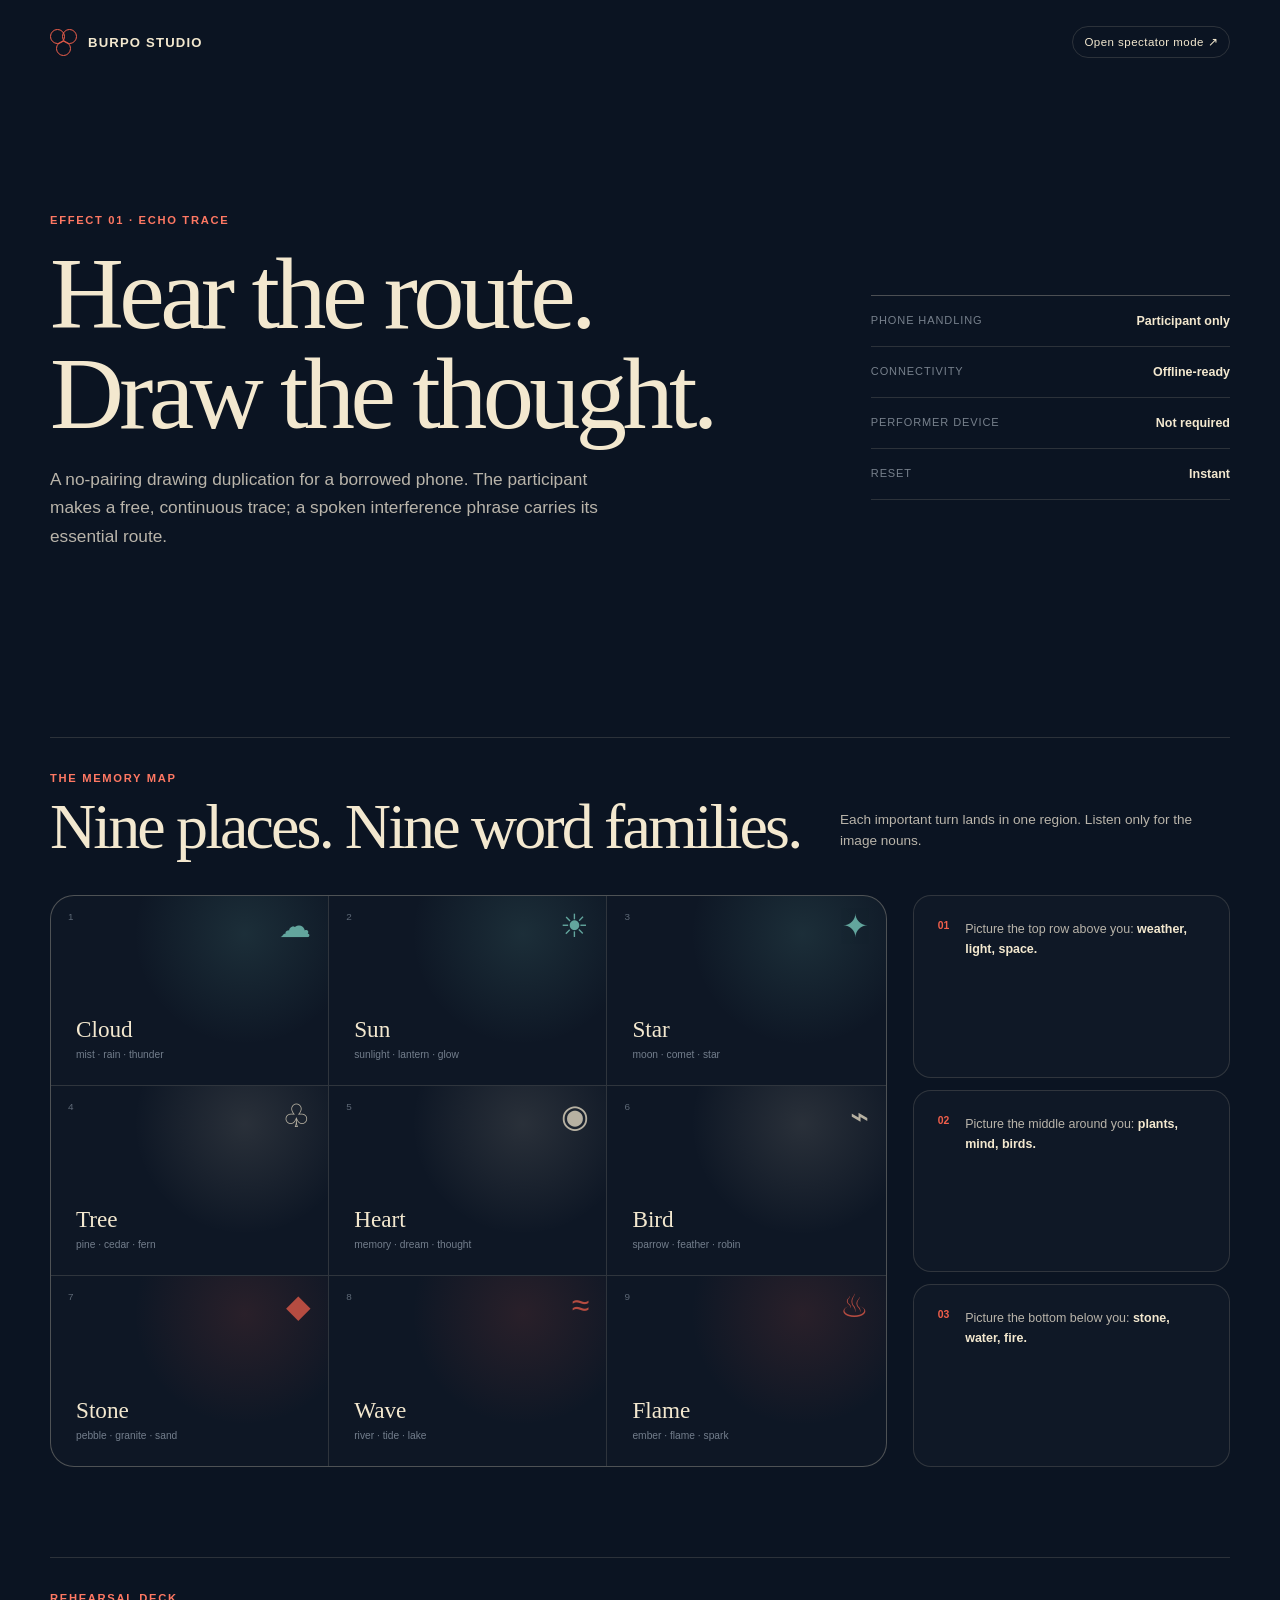
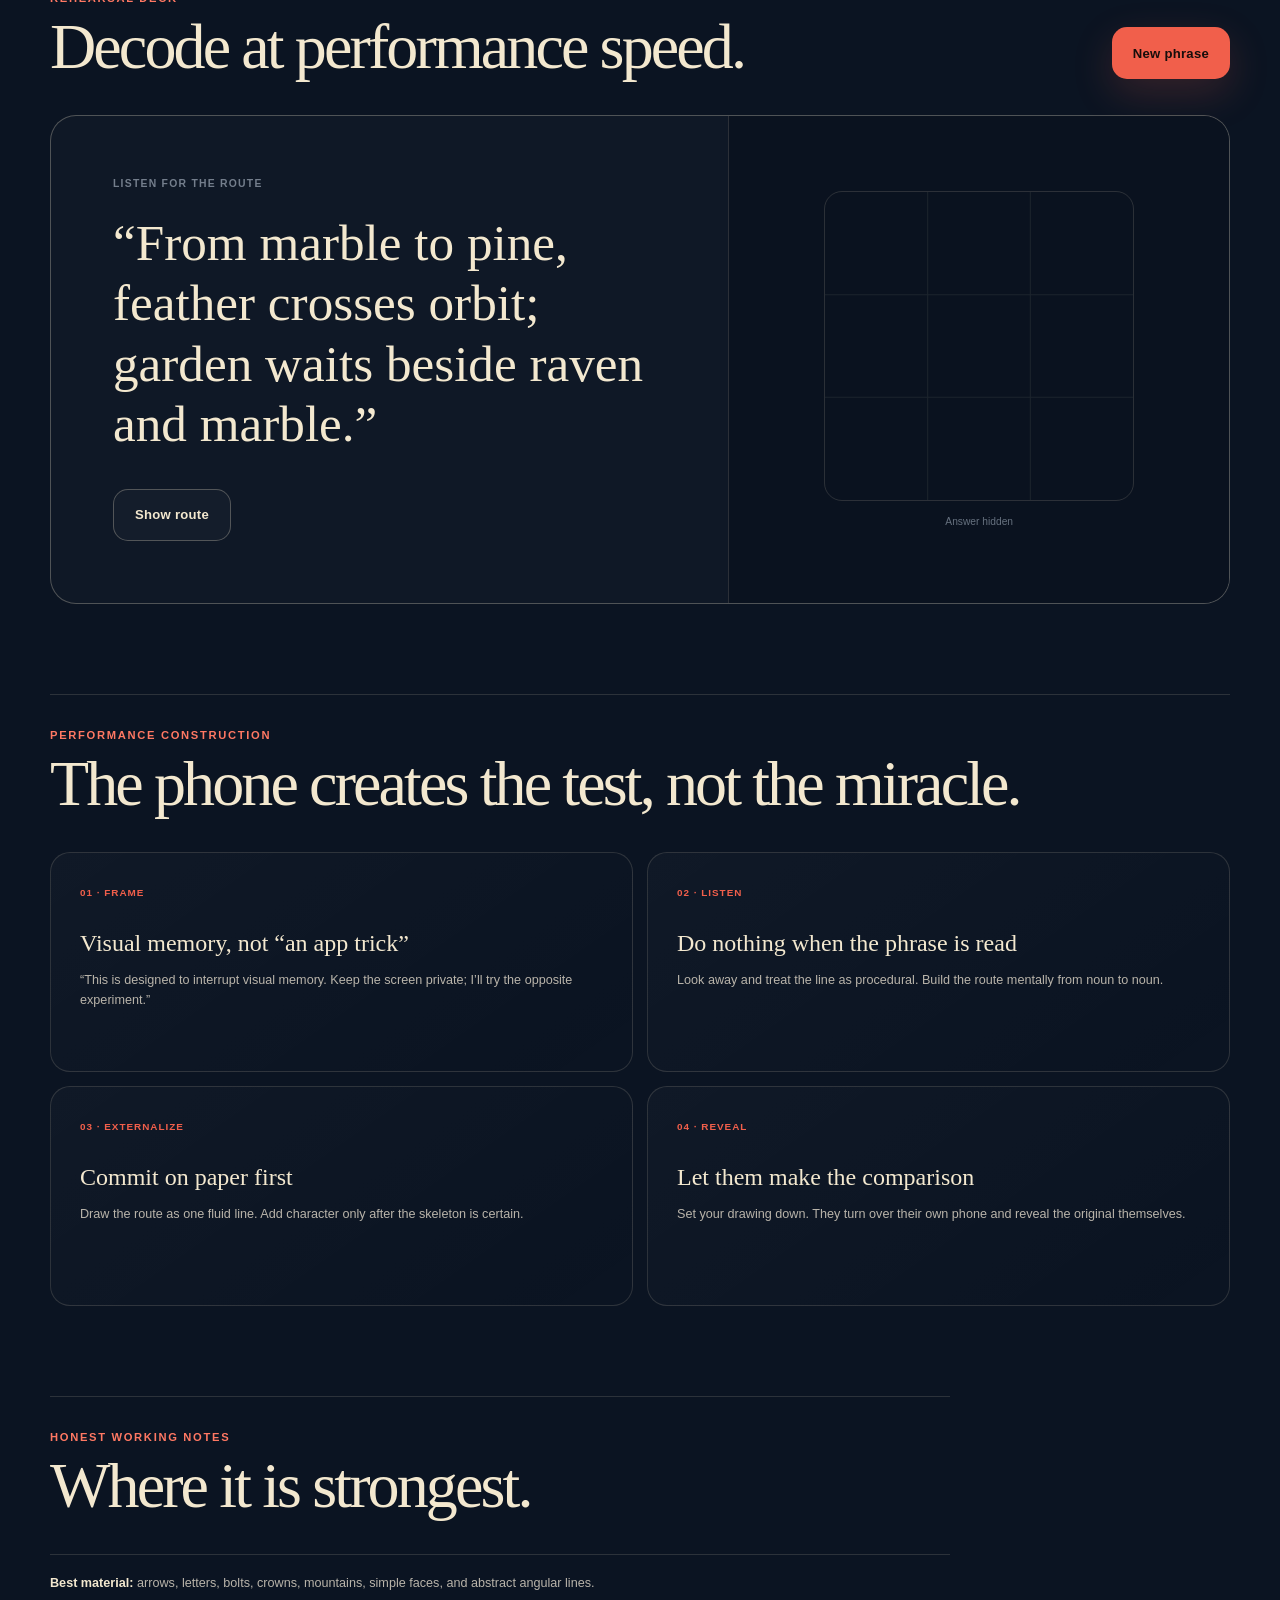
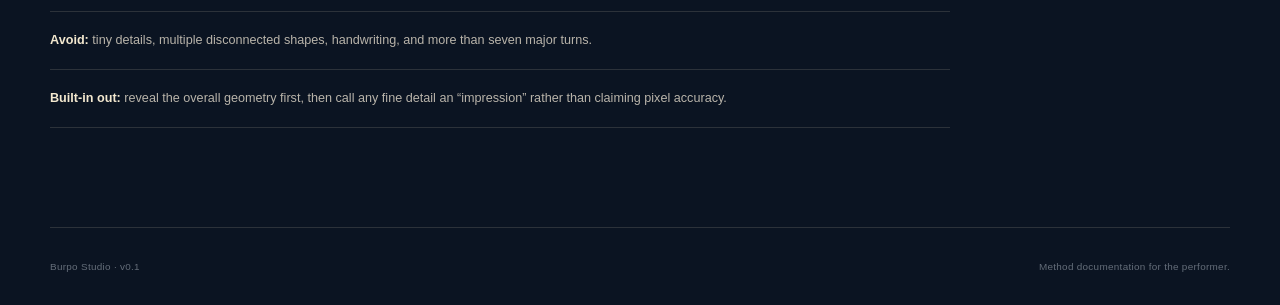
==== studio.html @ 13399cb1 "Build Echo Trace performance PWA" ====
<!DOCTYPE html>
<html lang="en">
  <head>
    <meta charset="UTF-8">
    <meta name="viewport" content="width=device-width, initial-scale=1, viewport-fit=cover">
    <meta name="theme-color" content="#101b2c">
    <meta name="robots" content="noindex, nofollow">
    <title>Burpo Studio — Echo Trace</title>
    <link rel="icon" href="assets/icon.svg" type="image/svg+xml">
    <link rel="stylesheet" href="styles.css">
  </head>
  <body class="studio-shell">
    <header class="site-header studio-header">
      <a class="wordmark" href="studio.html">
        <span class="wordmark-mark" aria-hidden="true"><i></i><i></i><i></i></span>
        <span>Burpo Studio</span>
      </a>
      <a class="privacy-chip studio-link" href="./">Open spectator mode ↗</a>
    </header>

    <main class="studio-main">
      <section class="studio-hero">
        <div>
          <div class="eyebrow">Effect 01 · Echo Trace</div>
          <h1>Hear the route.<br>Draw the thought.</h1>
          <p class="lede">
            A no-pairing drawing duplication for a borrowed phone. The participant makes a free,
            continuous trace; a spoken interference phrase carries its essential route.
          </p>
        </div>
        <aside class="effect-stack">
          <div><span>Phone handling</span><strong>Participant only</strong></div>
          <div><span>Connectivity</span><strong>Offline-ready</strong></div>
          <div><span>Performer device</span><strong>Not required</strong></div>
          <div><span>Reset</span><strong>Instant</strong></div>
        </aside>
      </section>

      <section class="studio-section" aria-labelledby="map-title">
        <div class="section-heading">
          <div>
            <span class="section-kicker">The memory map</span>
            <h2 id="map-title">Nine places. Nine word families.</h2>
          </div>
          <p>Each important turn lands in one region. Listen only for the image nouns.</p>
        </div>

        <div class="map-layout">
          <div id="memory-map" class="memory-map" role="group" aria-label="Nine-region decoding map"></div>
          <div class="map-notes">
            <div class="note-card">
              <span class="note-index">01</span>
              <p>Picture the top row above you: <strong>weather, light, space.</strong></p>
            </div>
            <div class="note-card">
              <span class="note-index">02</span>
              <p>Picture the middle around you: <strong>plants, mind, birds.</strong></p>
            </div>
            <div class="note-card">
              <span class="note-index">03</span>
              <p>Picture the bottom below you: <strong>stone, water, fire.</strong></p>
            </div>
          </div>
        </div>
      </section>

      <section class="studio-section drill-section" aria-labelledby="drill-title">
        <div class="section-heading">
          <div>
            <span class="section-kicker">Rehearsal deck</span>
            <h2 id="drill-title">Decode at performance speed.</h2>
          </div>
          <button id="new-drill" class="button button-primary" type="button">New phrase</button>
        </div>

        <div class="drill-card">
          <div class="drill-copy">
            <span>Listen for the route</span>
            <blockquote id="drill-phrase"></blockquote>
            <button id="show-answer" class="button button-ghost" type="button">Show route</button>
          </div>
          <div id="drill-answer" class="drill-answer" aria-live="polite">
            <svg id="drill-svg" viewBox="0 0 300 300" role="img" aria-label="Decoded route">
              <g class="grid-lines">
                <path d="M100 0V300M200 0V300M0 100H300M0 200H300"></path>
              </g>
              <polyline id="answer-line" points=""></polyline>
              <g id="answer-dots"></g>
            </svg>
            <span id="answer-label">Answer hidden</span>
          </div>
        </div>
      </section>

      <section class="studio-section" aria-labelledby="script-title">
        <div class="section-heading">
          <div>
            <span class="section-kicker">Performance construction</span>
            <h2 id="script-title">The phone creates the test, not the miracle.</h2>
          </div>
        </div>
        <div class="script-grid">
          <article>
            <span>01 · Frame</span>
            <h3>Visual memory, not “an app trick”</h3>
            <p>“This is designed to interrupt visual memory. Keep the screen private; I’ll try the opposite experiment.”</p>
          </article>
          <article>
            <span>02 · Listen</span>
            <h3>Do nothing when the phrase is read</h3>
            <p>Look away and treat the line as procedural. Build the route mentally from noun to noun.</p>
          </article>
          <article>
            <span>03 · Externalize</span>
            <h3>Commit on paper first</h3>
            <p>Draw the route as one fluid line. Add character only after the skeleton is certain.</p>
          </article>
          <article>
            <span>04 · Reveal</span>
            <h3>Let them make the comparison</h3>
            <p>Set your drawing down. They turn over their own phone and reveal the original themselves.</p>
          </article>
        </div>
      </section>

      <section class="studio-section compact-section" aria-labelledby="limits-title">
        <div class="section-heading">
          <div>
            <span class="section-kicker">Honest working notes</span>
            <h2 id="limits-title">Where it is strongest.</h2>
          </div>
        </div>
        <div class="limits-list">
          <p><strong>Best material:</strong> arrows, letters, bolts, crowns, mountains, simple faces, and abstract angular lines.</p>
          <p><strong>Avoid:</strong> tiny details, multiple disconnected shapes, handwriting, and more than seven major turns.</p>
          <p><strong>Built-in out:</strong> reveal the overall geometry first, then call any fine detail an “impression” rather than claiming pixel accuracy.</p>
        </div>
      </section>
    </main>

    <footer class="site-footer studio-footer">
      <span>Burpo Studio · v0.1</span>
      <span>Method documentation for the performer.</span>
    </footer>
    <script type="module" src="studio.js"></script>
  </body>
</html>
---- styles.css ----
:root {
  color-scheme: dark;
  --ink: #101b2c;
  --ink-deep: #09111f;
  --ink-soft: #1a2940;
  --paper: #f3e8cf;
  --paper-muted: #b9b4aa;
  --coral: #f15f4b;
  --coral-bright: #ff7863;
  --mint: #81d8c8;
  --line: rgba(243, 232, 207, 0.14);
  --line-strong: rgba(243, 232, 207, 0.28);
  --shadow: 0 28px 80px rgba(2, 7, 15, 0.38);
  --radius: 24px;
  font-family: Inter, ui-sans-serif, -apple-system, BlinkMacSystemFont, "Segoe UI", sans-serif;
  background: var(--ink-deep);
  color: var(--paper);
  font-synthesis: none;
  text-rendering: optimizeLegibility;
}

* { box-sizing: border-box; }

html { min-height: 100%; background: var(--ink-deep); }

body {
  min-width: 320px;
  min-height: 100vh;
  margin: 0;
  overflow-x: hidden;
  background:
    radial-gradient(circle at 12% -10%, rgba(55, 106, 128, 0.23), transparent 36rem),
    linear-gradient(145deg, var(--ink) 0%, var(--ink-deep) 78%);
}

button, input, textarea, select { font: inherit; }
button, a { -webkit-tap-highlight-color: transparent; }

.ambient {
  position: fixed;
  z-index: -1;
  width: 32rem;
  height: 32rem;
  border-radius: 50%;
  filter: blur(90px);
  opacity: 0.11;
  pointer-events: none;
}

.ambient-one { top: 28%; right: -23rem; background: var(--coral); }
.ambient-two { bottom: -20rem; left: -18rem; background: var(--mint); }

.site-header, .site-footer {
  width: min(100% - 36px, 1080px);
  margin-inline: auto;
  display: flex;
  align-items: center;
  justify-content: space-between;
}

.site-header { min-height: 84px; }

.wordmark {
  display: inline-flex;
  align-items: center;
  gap: 11px;
  color: var(--paper);
  font-size: 0.82rem;
  font-weight: 750;
  letter-spacing: 0.09em;
  text-decoration: none;
  text-transform: uppercase;
}

.wordmark-mark {
  position: relative;
  width: 27px;
  height: 27px;
  display: inline-block;
}

.wordmark-mark i {
  position: absolute;
  display: block;
  width: 15px;
  height: 15px;
  border: 1.5px solid var(--coral);
  border-radius: 50%;
}

.wordmark-mark i:nth-child(1) { top: 0; left: 0; }
.wordmark-mark i:nth-child(2) { top: 0; right: 0; }
.wordmark-mark i:nth-child(3) { bottom: 0; left: 6px; }

.privacy-chip {
  display: inline-flex;
  align-items: center;
  gap: 8px;
  padding: 8px 11px;
  border: 1px solid var(--line);
  border-radius: 999px;
  color: var(--paper-muted);
  font-size: 0.72rem;
  letter-spacing: 0.04em;
}

.privacy-chip i {
  width: 6px;
  height: 6px;
  border-radius: 50%;
  background: var(--mint);
  box-shadow: 0 0 0 4px rgba(129, 216, 200, 0.09);
}

.app-shell { width: min(100% - 36px, 620px); margin: 5.5vh auto 9vh; }

.stage { animation: stage-in 520ms cubic-bezier(0.22, 1, 0.36, 1) both; }
.stage[hidden] { display: none; }

@keyframes stage-in {
  from { opacity: 0; transform: translateY(14px); }
  to { opacity: 1; transform: translateY(0); }
}

.eyebrow, .section-kicker {
  color: var(--coral-bright);
  font-size: 0.7rem;
  font-weight: 800;
  letter-spacing: 0.15em;
  text-transform: uppercase;
}

h1, h2, h3, p { margin-top: 0; }

h1, h2 {
  font-family: Georgia, "Times New Roman", serif;
  font-weight: 400;
  letter-spacing: -0.045em;
}

h1 { max-width: 570px; margin: 18px 0 20px; font-size: clamp(3rem, 9vw, 5.4rem); line-height: 0.98; }
h2 { margin: 22px 0 13px; font-size: clamp(2.3rem, 7vw, 3.5rem); line-height: 1; }

.lede, .stage-copy {
  color: var(--paper-muted);
  font-size: 1rem;
  line-height: 1.65;
}

.lede { max-width: 590px; margin-bottom: 30px; font-size: 1.08rem; }
.stage-copy { max-width: 540px; margin-bottom: 26px; }
.stage-copy-centered { max-width: 440px; margin-inline: auto; text-align: center; }

.study-card {
  display: grid;
  grid-template-columns: auto 1fr;
  gap: 18px 15px;
  margin: 34px 0;
  padding: 23px;
  border: 1px solid var(--line);
  border-radius: var(--radius);
  background: linear-gradient(145deg, rgba(255,255,255,0.055), rgba(255,255,255,0.015));
  box-shadow: var(--shadow);
}

.study-number {
  width: 31px;
  height: 31px;
  display: grid;
  place-items: center;
  border: 1px solid var(--line-strong);
  border-radius: 50%;
  color: var(--coral-bright);
  font-size: 0.68rem;
  font-weight: 800;
}

.study-card strong, .study-card span { display: block; }
.study-card strong { margin: 1px 0 4px; font-size: 0.9rem; }
.study-card span { color: var(--paper-muted); font-size: 0.78rem; line-height: 1.4; }

.button {
  min-height: 52px;
  padding: 0 21px;
  border: 0;
  border-radius: 15px;
  cursor: pointer;
  font-size: 0.82rem;
  font-weight: 780;
  letter-spacing: 0.02em;
  transition: transform 180ms ease, background 180ms ease, opacity 180ms ease;
}

.button:active { transform: scale(0.985); }
.button:disabled { cursor: not-allowed; opacity: 0.34; }
.button-wide { width: 100%; display: flex; align-items: center; justify-content: center; gap: 12px; }
.button-primary { background: var(--coral); color: #160d0b; box-shadow: 0 14px 40px rgba(241, 95, 75, 0.19); }
.button-primary:not(:disabled):hover { background: var(--coral-bright); }
.button-ghost { border: 1px solid var(--line-strong); background: rgba(255,255,255,0.025); color: var(--paper); }
.button-quiet { border: 1px solid var(--line); background: rgba(255,255,255,0.035); color: var(--paper-muted); }
.button-danger { border: 1px solid rgba(241, 95, 75, 0.35); background: rgba(241, 95, 75, 0.08); color: var(--coral-bright); }

.fine-print { margin: 14px 0 0; color: #777d86; font-size: 0.68rem; line-height: 1.5; text-align: center; }

.stage-meta {
  display: flex;
  justify-content: space-between;
  color: #7f8792;
  font-size: 0.67rem;
  font-weight: 700;
  letter-spacing: 0.1em;
  text-transform: uppercase;
}

.progress { height: 2px; margin-top: 12px; overflow: hidden; background: var(--line); }
.progress i { display: block; height: 100%; background: var(--coral); transform-origin: left; }
.progress-one { width: 33%; }
.progress-two { width: 66%; }
.progress-three { width: 100%; }

.trace-wrap {
  position: relative;
  width: min(100%, 500px);
  aspect-ratio: 1;
  margin: 0 auto;
  border: 1px solid var(--line);
  border-radius: 26px;
  overflow: hidden;
  background:
    linear-gradient(var(--line) 1px, transparent 1px),
    linear-gradient(90deg, var(--line) 1px, transparent 1px),
    radial-gradient(circle at center, rgba(129, 216, 200, 0.055), transparent 62%),
    rgba(255,255,255,0.018);
  background-size: 33.333% 33.333%, 33.333% 33.333%, auto, auto;
  box-shadow: inset 0 0 80px rgba(0,0,0,0.18), var(--shadow);
  touch-action: none;
}

.trace-canvas, .reveal-canvas { display: block; width: 100%; height: 100%; touch-action: none; }

.canvas-prompt {
  position: absolute;
  inset: 0;
  display: grid;
  place-content: center;
  justify-items: center;
  gap: 13px;
  color: #697586;
  font-family: Georgia, "Times New Roman", serif;
  font-size: 1rem;
  pointer-events: none;
  transition: opacity 180ms ease;
}

.canvas-prompt i { width: 7px; height: 7px; border-radius: 50%; background: var(--coral); box-shadow: 0 0 0 10px rgba(241,95,75,0.08); }
.canvas-prompt.is-hidden { opacity: 0; }

.corner { position: absolute; width: 18px; height: 18px; border-color: rgba(241,95,75,0.55); border-style: solid; pointer-events: none; }
.corner-tl { top: 14px; left: 14px; border-width: 1px 0 0 1px; }
.corner-tr { top: 14px; right: 14px; border-width: 1px 1px 0 0; }
.corner-bl { bottom: 14px; left: 14px; border-width: 0 0 1px 1px; }
.corner-br { right: 14px; bottom: 14px; border-width: 0 1px 1px 0; }

.feedback { min-height: 20px; margin: 13px 0; color: #89929f; font-size: 0.72rem; text-align: center; }
.button-row { display: grid; grid-template-columns: 0.82fr 1.18fr; gap: 11px; }

.phrase-card {
  position: relative;
  min-height: 270px;
  margin: 34px 0 20px;
  padding: 48px 32px 26px;
  display: flex;
  flex-direction: column;
  justify-content: space-between;
  border-radius: 4px 30px 4px 4px;
  color: #172235;
  background:
    linear-gradient(100deg, transparent 0 92%, rgba(15,27,45,0.05) 92%),
    #efe4ca;
  box-shadow: var(--shadow);
}

.phrase-card p { max-width: 500px; margin: 24px 0 34px; font-family: Georgia, "Times New Roman", serif; font-size: clamp(1.75rem, 6vw, 2.45rem); line-height: 1.18; letter-spacing: -0.025em; }
.quote-mark { position: absolute; top: 18px; left: 29px; color: var(--coral); font-family: Georgia, serif; font-size: 3.7rem; line-height: 1; }
.phrase-rule { height: 1px; background: rgba(23,34,53,0.18); }
.phrase-card > span { margin-top: 12px; color: rgba(23,34,53,0.55); font-size: 0.61rem; font-weight: 800; letter-spacing: 0.14em; text-transform: uppercase; }

.sealed-orbit { position: relative; width: 126px; height: 126px; margin: 62px auto 32px; display: grid; place-items: center; }
.sealed-orbit span { position: relative; z-index: 2; width: 62px; height: 62px; display: grid; place-items: center; border-radius: 50%; background: var(--coral); color: #1b0e0b; font-size: 1.35rem; }
.sealed-orbit i { position: absolute; inset: 0; border: 1px solid var(--line); border-radius: 50%; animation: orbit 7s linear infinite; }
.sealed-orbit i:nth-child(2) { inset: 12px; border-style: dashed; animation-direction: reverse; animation-duration: 11s; }
.sealed-orbit i:nth-child(3) { inset: -13px; border-color: rgba(129,216,200,0.08); animation-duration: 15s; }
@keyframes orbit { to { transform: rotate(360deg); } }

#stage-sealed h2 { text-align: center; }

.reveal-frame {
  position: relative;
  width: min(100%, 500px);
  aspect-ratio: 1;
  margin: 28px auto 14px;
  overflow: hidden;
  border-radius: 24px;
  background: #efe4ca;
  box-shadow: var(--shadow);
}
.reveal-frame::after { content: ""; position: absolute; inset: 0; background-image: radial-gradient(rgba(16,27,44,0.12) 0.7px, transparent 0.7px); background-size: 5px 5px; opacity: 0.19; pointer-events: none; }
.reveal-frame > span { position: absolute; bottom: 15px; left: 0; right: 0; color: rgba(16,27,44,0.48); font-size: 0.62rem; font-weight: 750; letter-spacing: 0.1em; text-align: center; text-transform: uppercase; }

.result-card { margin-bottom: 18px; padding: 14px 16px; display: flex; align-items: center; justify-content: space-between; border: 1px solid var(--line); border-radius: 15px; color: var(--paper-muted); font-size: 0.7rem; }
.result-card strong { color: var(--paper); font-size: 0.7rem; }

.site-footer { min-height: 78px; border-top: 1px solid var(--line); color: #646d79; font-size: 0.62rem; letter-spacing: 0.03em; }

/* Studio */
.studio-shell { background: #0b1422; }
.studio-header { width: min(100% - 44px, 1180px); }
.studio-link { color: var(--paper); text-decoration: none; }
.studio-main { width: min(100% - 44px, 1180px); margin: 7vh auto 11vh; }
.studio-hero { min-height: 500px; display: grid; grid-template-columns: 1.6fr 0.8fr; align-items: center; gap: 8vw; }
.studio-hero h1 { max-width: 760px; font-size: clamp(4rem, 8vw, 7.4rem); }
.effect-stack { border-top: 1px solid var(--line-strong); }
.effect-stack div { padding: 18px 0; display: flex; justify-content: space-between; gap: 20px; border-bottom: 1px solid var(--line); }
.effect-stack span { color: #77808c; font-size: 0.69rem; text-transform: uppercase; letter-spacing: 0.08em; }
.effect-stack strong { font-size: 0.78rem; }

.studio-section { margin-top: 10vh; padding-top: 30px; border-top: 1px solid var(--line); }
.section-heading { display: flex; align-items: end; justify-content: space-between; gap: 30px; margin-bottom: 36px; }
.section-heading h2 { margin: 9px 0 0; font-size: clamp(2.7rem, 5vw, 4.8rem); }
.section-heading > p { max-width: 390px; margin: 0 0 7px; color: var(--paper-muted); font-size: 0.85rem; line-height: 1.6; }

.map-layout { display: grid; grid-template-columns: minmax(500px, 1.45fr) minmax(260px, 0.55fr); gap: 26px; }
.memory-map { display: grid; grid-template-columns: repeat(3, 1fr); border: 1px solid var(--line-strong); border-radius: 24px; overflow: hidden; background: rgba(255,255,255,0.015); }
.map-cell { position: relative; min-height: 190px; padding: 25px; display: flex; flex-direction: column; justify-content: end; border-right: 1px solid var(--line); border-bottom: 1px solid var(--line); overflow: hidden; }
.map-cell:nth-child(3n) { border-right: 0; }
.map-cell:nth-child(n+7) { border-bottom: 0; }
.map-cell::before { content: ""; position: absolute; inset: 0; background: radial-gradient(circle at 70% 20%, var(--cell-color, rgba(255,255,255,0.1)), transparent 45%); opacity: 0.12; }
.map-cell-weather, .map-cell-light, .map-cell-space { --cell-color: #81d8c8; }
.map-cell-plants, .map-cell-mind, .map-cell-birds { --cell-color: #f3e8cf; }
.map-cell-stone, .map-cell-water, .map-cell-fire { --cell-color: #f15f4b; }
.map-number { position: absolute; top: 15px; left: 17px; color: #5d6876; font-size: 0.62rem; }
.map-symbol { position: absolute; top: 11px; right: 17px; color: var(--cell-color); font-size: 2rem; opacity: 0.72; }
.map-cell strong { position: relative; margin-bottom: 6px; font-family: Georgia, serif; font-size: 1.45rem; font-weight: 400; }
.map-cell small { position: relative; color: #737e8c; font-size: 0.64rem; }
.map-notes { display: grid; gap: 12px; }
.note-card { padding: 24px; display: grid; grid-template-columns: auto 1fr; gap: 16px; border: 1px solid var(--line); border-radius: 18px; background: rgba(255,255,255,0.018); }
.note-index { color: var(--coral); font-size: 0.65rem; font-weight: 800; }
.note-card p { margin: 0; color: var(--paper-muted); font-size: 0.78rem; line-height: 1.6; }
.note-card strong { color: var(--paper); }

.drill-card { min-height: 430px; display: grid; grid-template-columns: 1.15fr 0.85fr; border: 1px solid var(--line-strong); border-radius: 26px; overflow: hidden; background: rgba(255,255,255,0.018); }
.drill-copy { padding: clamp(28px, 5vw, 62px); display: flex; flex-direction: column; justify-content: center; }
.drill-copy > span { color: #747e8c; font-size: 0.65rem; font-weight: 800; letter-spacing: 0.12em; text-transform: uppercase; }
.drill-copy blockquote { max-width: 620px; margin: 24px 0 34px; font-family: Georgia, serif; font-size: clamp(1.8rem, 4vw, 3.2rem); line-height: 1.18; }
.drill-copy .button { align-self: flex-start; }
.drill-answer { min-height: 360px; padding: 26px; display: grid; place-items: center; align-content: center; gap: 15px; border-left: 1px solid var(--line); background: #0a121f; }
.drill-answer svg { width: min(100%, 310px); border: 1px solid var(--line); border-radius: 18px; }
.grid-lines path { fill: none; stroke: rgba(243,232,207,0.08); stroke-width: 1; }
#answer-line { fill: none; stroke: var(--coral); stroke-width: 8; stroke-linecap: round; stroke-linejoin: round; filter: drop-shadow(0 0 10px rgba(241,95,75,0.35)); }
#answer-dots circle { fill: var(--paper); stroke: var(--ink); stroke-width: 2; }
#answer-dots text { fill: var(--ink); font-size: 12px; font-weight: 800; }
.drill-answer > span { color: #66717f; font-size: 0.64rem; text-align: center; }

.script-grid { display: grid; grid-template-columns: repeat(2, 1fr); gap: 14px; }
.script-grid article { min-height: 220px; padding: 29px; border: 1px solid var(--line); border-radius: 20px; background: linear-gradient(145deg, rgba(255,255,255,0.025), transparent); }
.script-grid article > span { color: var(--coral); font-size: 0.62rem; font-weight: 800; letter-spacing: 0.1em; text-transform: uppercase; }
.script-grid h3 { margin: 30px 0 13px; font-family: Georgia, serif; font-size: 1.5rem; font-weight: 400; }
.script-grid p, .limits-list p { margin: 0; color: var(--paper-muted); font-size: 0.79rem; line-height: 1.65; }
.compact-section { max-width: 900px; }
.limits-list { display: grid; gap: 0; border-top: 1px solid var(--line); }
.limits-list p { padding: 18px 0; border-bottom: 1px solid var(--line); }
.limits-list strong { color: var(--paper); }
.studio-footer { width: min(100% - 44px, 1180px); }

noscript { display: block; margin: 30px; padding: 20px; border: 1px solid var(--coral); }

@media (max-width: 760px) {
  .site-header { min-height: 70px; }
  .app-shell { margin-top: 3.5vh; }
  .privacy-chip { padding: 7px 9px; font-size: 0.62rem; }
  h1 { font-size: clamp(3.2rem, 14vw, 4.5rem); }
  .site-footer { align-items: flex-start; flex-direction: column; justify-content: center; gap: 6px; }
  .studio-main, .studio-header, .studio-footer { width: min(100% - 30px, 1180px); }
  .studio-header .studio-link { max-width: 126px; text-align: center; }
  .studio-hero { min-height: auto; margin-top: 7vh; grid-template-columns: 1fr; gap: 48px; }
  .studio-hero h1 { font-size: clamp(3.8rem, 16vw, 6rem); }
  .section-heading { align-items: flex-start; flex-direction: column; }
  .map-layout { grid-template-columns: 1fr; }
  .memory-map { grid-template-columns: repeat(3, 1fr); }
  .map-cell { min-height: 125px; padding: 14px 10px; }
  .map-symbol { top: 11px; right: 10px; font-size: 1.3rem; }
  .map-number { left: 10px; }
  .map-cell strong { font-size: 1rem; }
  .map-cell small { display: none; }
  .drill-card { grid-template-columns: 1fr; }
  .drill-answer { border-top: 1px solid var(--line); border-left: 0; }
  .script-grid { grid-template-columns: 1fr; }
}

@media (prefers-reduced-motion: reduce) {
  *, *::before, *::after { scroll-behavior: auto !important; animation-duration: 0.01ms !important; animation-iteration-count: 1 !important; transition-duration: 0.01ms !important; }
}
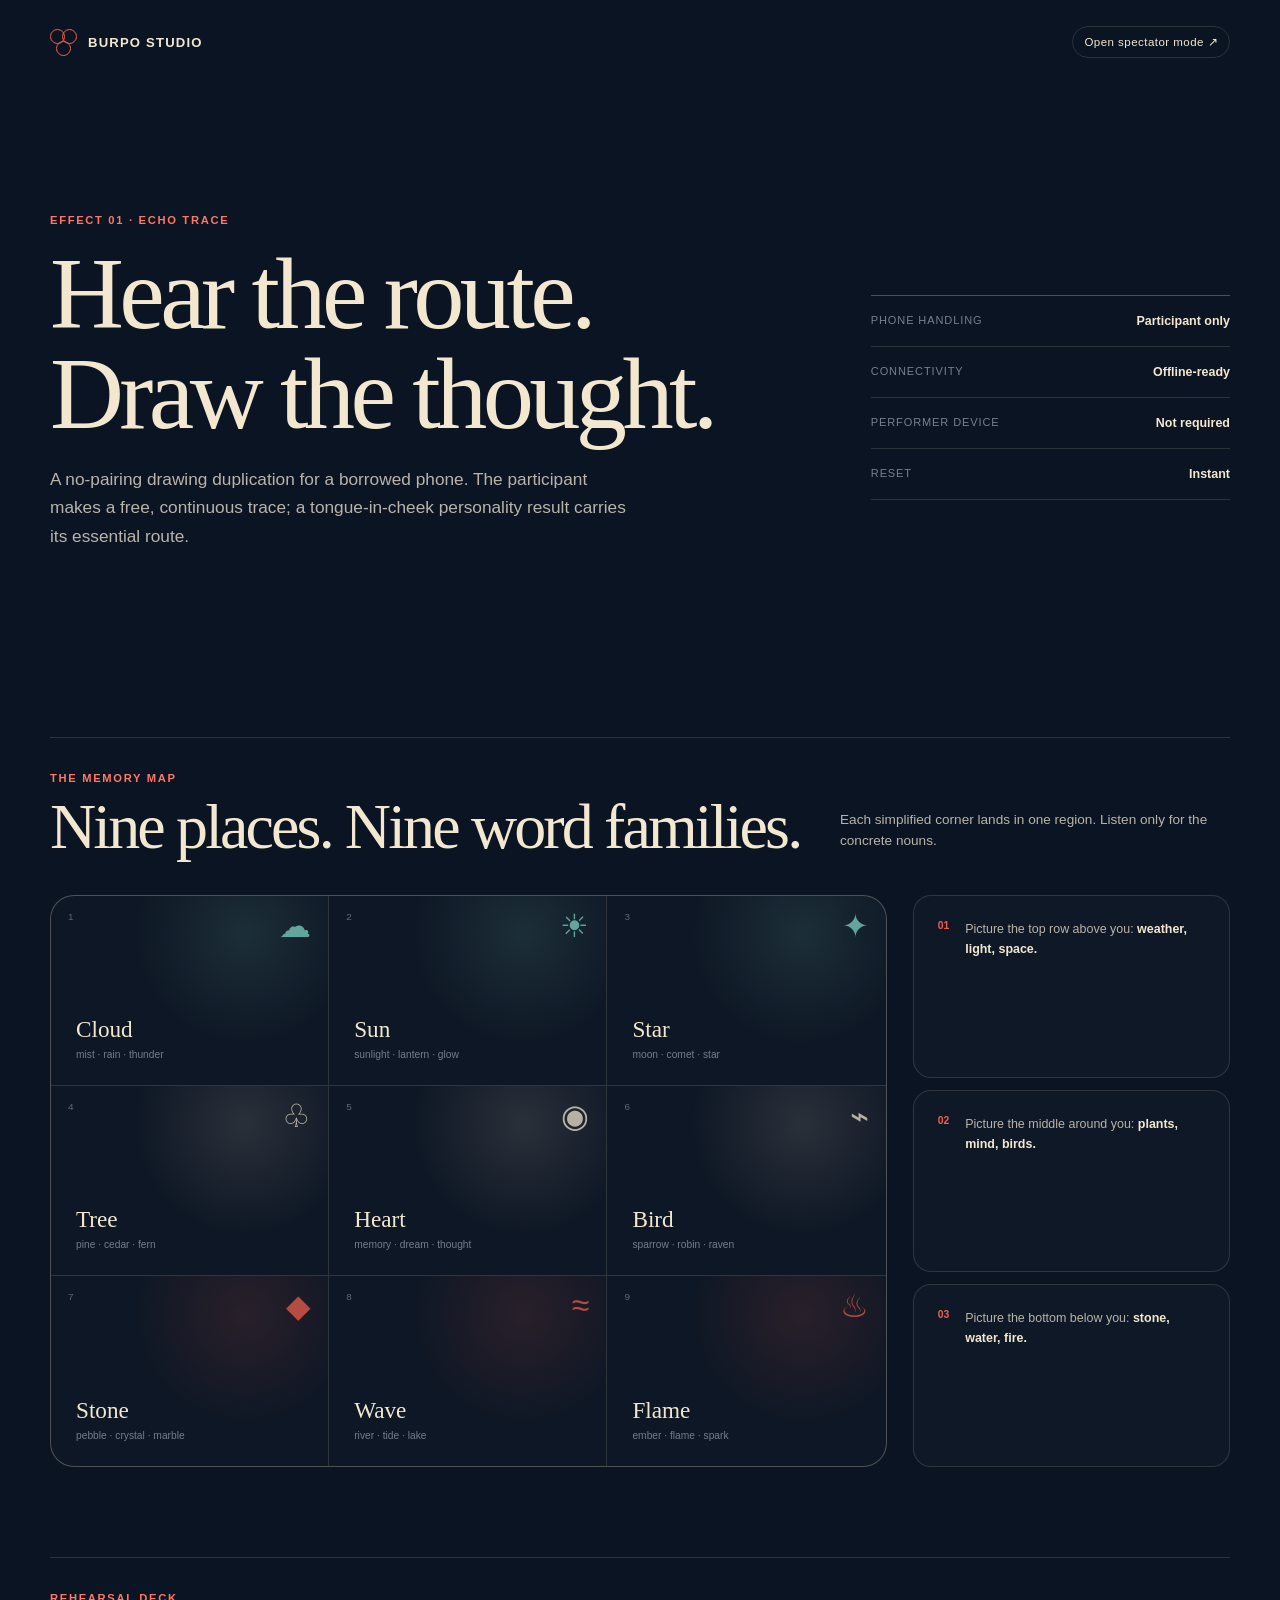
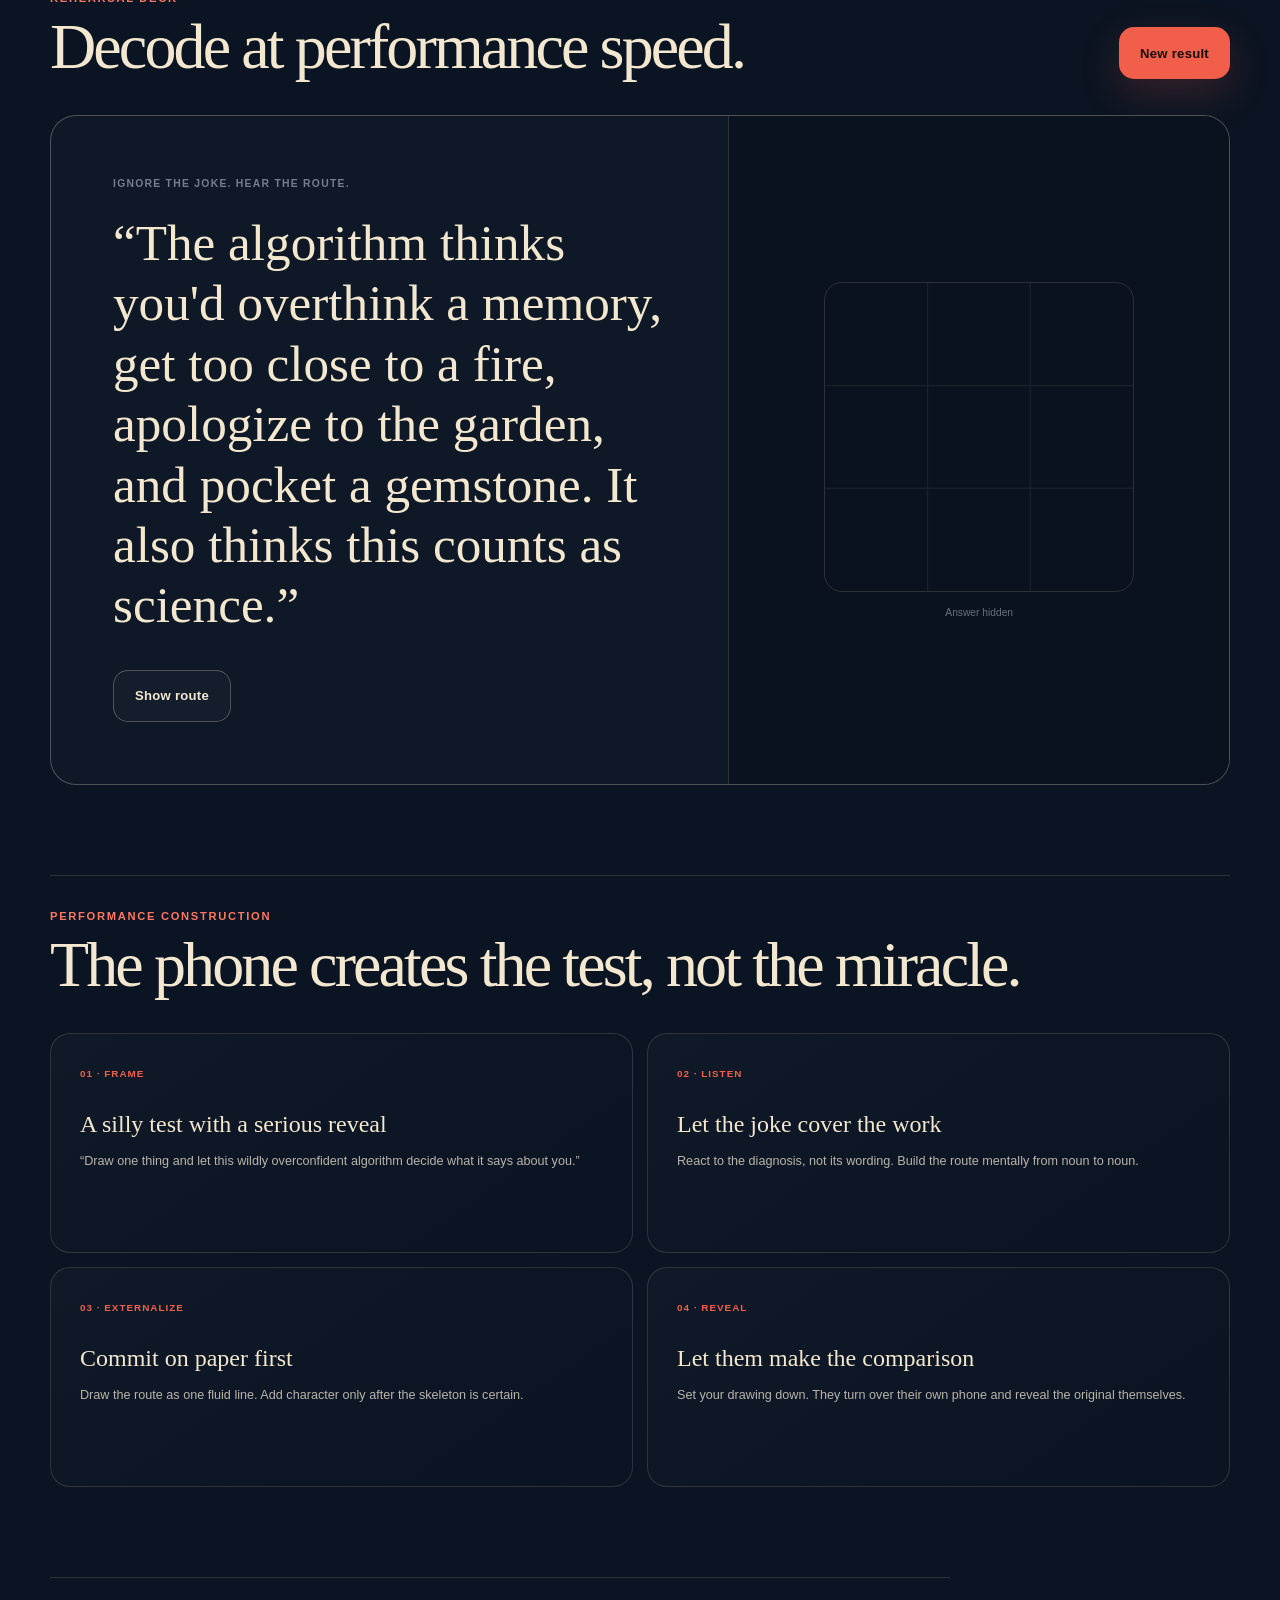
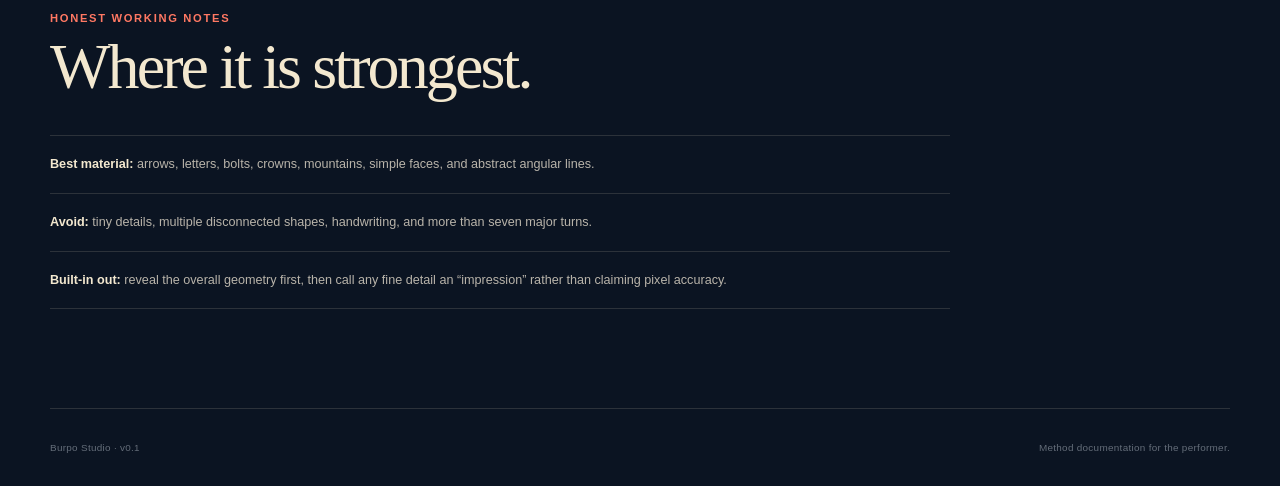
==== commit b5731f9f: "Refine spectator flow and trace detection" ====
--- a/studio.html
+++ b/studio.html
@@ -25,7 +25,7 @@
           <h1>Hear the route.<br>Draw the thought.</h1>
           <p class="lede">
             A no-pairing drawing duplication for a borrowed phone. The participant makes a free,
-            continuous trace; a spoken interference phrase carries its essential route.
+            continuous trace; a tongue-in-cheek personality result carries its essential route.
           </p>
         </div>
         <aside class="effect-stack">
@@ -42,7 +42,7 @@
             <span class="section-kicker">The memory map</span>
             <h2 id="map-title">Nine places. Nine word families.</h2>
           </div>
-          <p>Each important turn lands in one region. Listen only for the image nouns.</p>
+          <p>Each simplified corner lands in one region. Listen only for the concrete nouns.</p>
         </div>
 
         <div class="map-layout">
@@ -70,12 +70,12 @@
             <span class="section-kicker">Rehearsal deck</span>
             <h2 id="drill-title">Decode at performance speed.</h2>
           </div>
-          <button id="new-drill" class="button button-primary" type="button">New phrase</button>
+          <button id="new-drill" class="button button-primary" type="button">New result</button>
         </div>
 
         <div class="drill-card">
           <div class="drill-copy">
-            <span>Listen for the route</span>
+            <span>Ignore the joke. Hear the route.</span>
             <blockquote id="drill-phrase"></blockquote>
             <button id="show-answer" class="button button-ghost" type="button">Show route</button>
           </div>
@@ -102,13 +102,13 @@
         <div class="script-grid">
           <article>
             <span>01 · Frame</span>
-            <h3>Visual memory, not “an app trick”</h3>
-            <p>“This is designed to interrupt visual memory. Keep the screen private; I’ll try the opposite experiment.”</p>
+            <h3>A silly test with a serious reveal</h3>
+            <p>“Draw one thing and let this wildly overconfident algorithm decide what it says about you.”</p>
           </article>
           <article>
             <span>02 · Listen</span>
-            <h3>Do nothing when the phrase is read</h3>
-            <p>Look away and treat the line as procedural. Build the route mentally from noun to noun.</p>
+            <h3>Let the joke cover the work</h3>
+            <p>React to the diagnosis, not its wording. Build the route mentally from noun to noun.</p>
           </article>
           <article>
             <span>03 · Externalize</span>
--- a/styles.css
+++ b/styles.css
@@ -227,11 +227,8 @@
   border-radius: 26px;
   overflow: hidden;
   background:
-    linear-gradient(var(--line) 1px, transparent 1px),
-    linear-gradient(90deg, var(--line) 1px, transparent 1px),
-    radial-gradient(circle at center, rgba(129, 216, 200, 0.055), transparent 62%),
+    radial-gradient(circle at center, rgba(129, 216, 200, 0.065), transparent 62%),
     rgba(255,255,255,0.018);
-  background-size: 33.333% 33.333%, 33.333% 33.333%, auto, auto;
   box-shadow: inset 0 0 80px rgba(0,0,0,0.18), var(--shadow);
   touch-action: none;
 }
@@ -255,13 +252,8 @@
 .canvas-prompt i { width: 7px; height: 7px; border-radius: 50%; background: var(--coral); box-shadow: 0 0 0 10px rgba(241,95,75,0.08); }
 .canvas-prompt.is-hidden { opacity: 0; }
 
-.corner { position: absolute; width: 18px; height: 18px; border-color: rgba(241,95,75,0.55); border-style: solid; pointer-events: none; }
-.corner-tl { top: 14px; left: 14px; border-width: 1px 0 0 1px; }
-.corner-tr { top: 14px; right: 14px; border-width: 1px 1px 0 0; }
-.corner-bl { bottom: 14px; left: 14px; border-width: 0 0 1px 1px; }
-.corner-br { right: 14px; bottom: 14px; border-width: 0 1px 1px 0; }
-
 .feedback { min-height: 20px; margin: 13px 0; color: #89929f; font-size: 0.72rem; text-align: center; }
+.feedback-error { color: var(--coral-bright); }
 .button-row { display: grid; grid-template-columns: 0.82fr 1.18fr; gap: 11px; }
 
 .phrase-card {
@@ -281,6 +273,8 @@
 }
 
 .phrase-card p { max-width: 500px; margin: 24px 0 34px; font-family: Georgia, "Times New Roman", serif; font-size: clamp(1.75rem, 6vw, 2.45rem); line-height: 1.18; letter-spacing: -0.025em; }
+#memory-phrase[data-length="6"],
+#memory-phrase[data-length="7"] { font-size: clamp(1.35rem, 4.8vw, 1.95rem); line-height: 1.24; }
 .quote-mark { position: absolute; top: 18px; left: 29px; color: var(--coral); font-family: Georgia, serif; font-size: 3.7rem; line-height: 1; }
 .phrase-rule { height: 1px; background: rgba(23,34,53,0.18); }
 .phrase-card > span { margin-top: 12px; color: rgba(23,34,53,0.55); font-size: 0.61rem; font-weight: 800; letter-spacing: 0.14em; text-transform: uppercase; }
